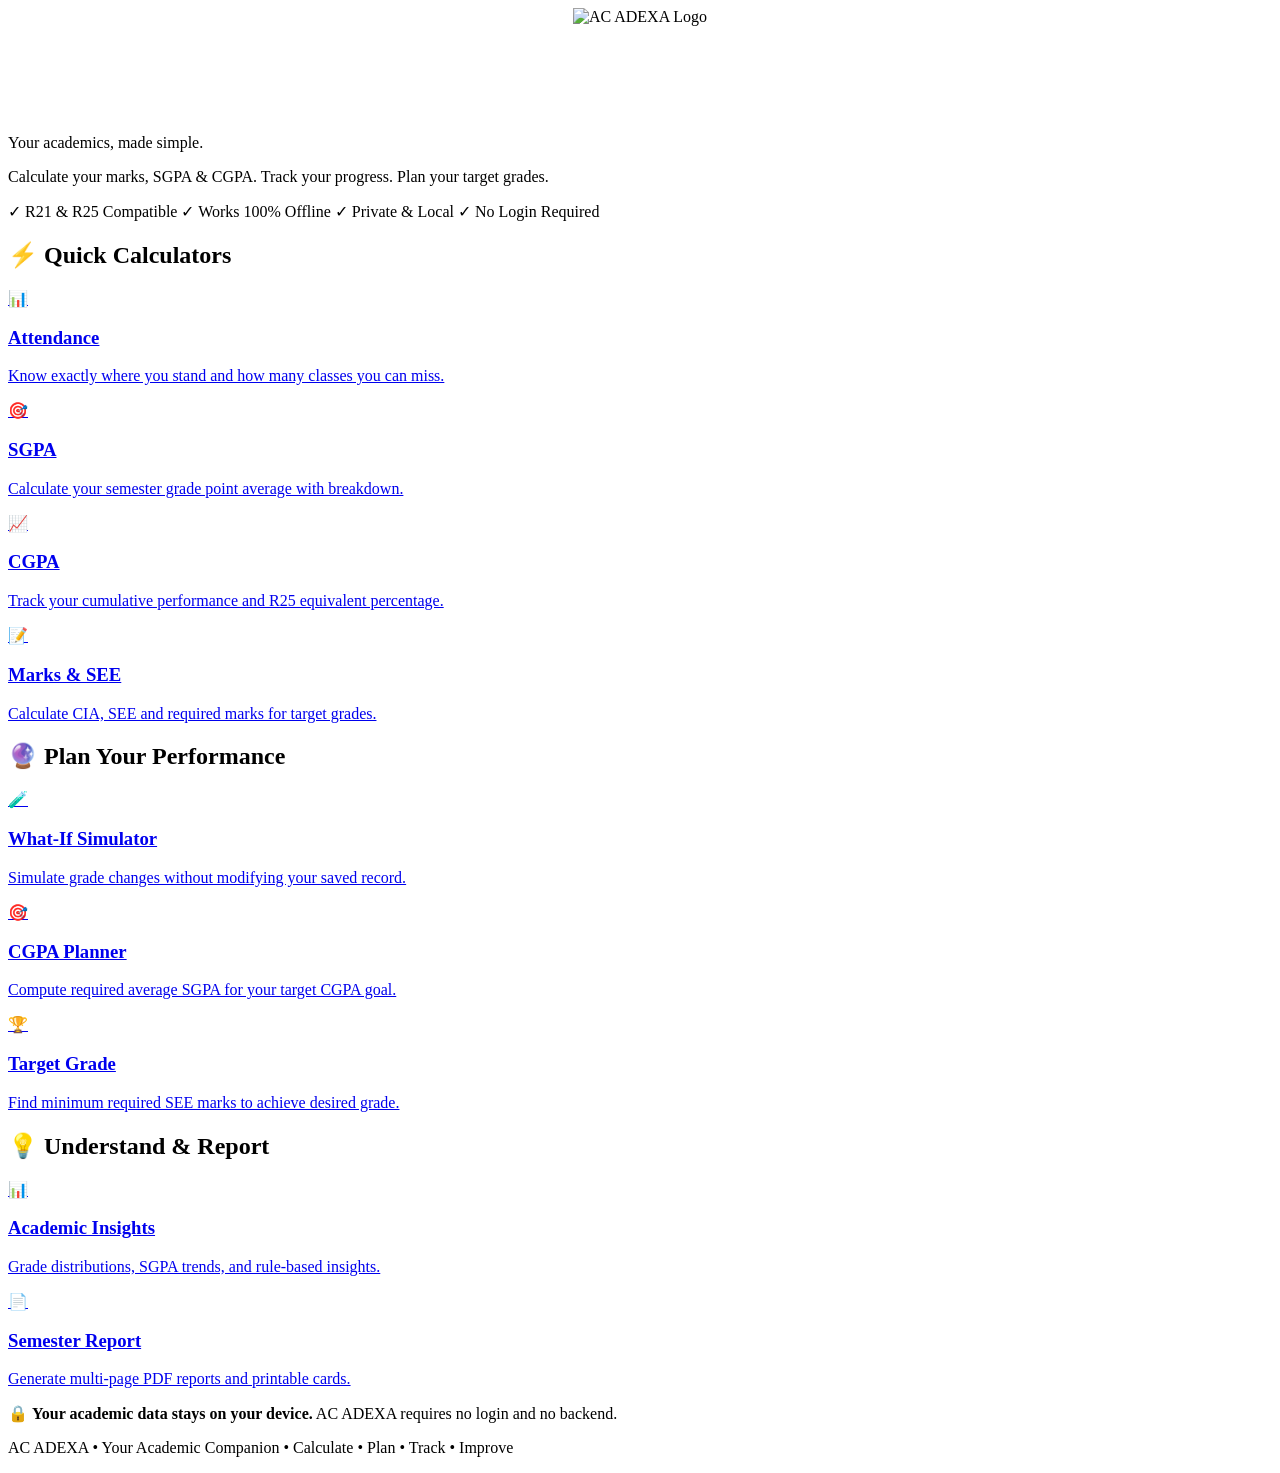
==== index.html @ 2e536f28 "Add files via upload" ====
<!DOCTYPE html>
<html lang="en">
<head>
  <meta charset="UTF-8" />
  <meta name="viewport" content="width=device-width, initial-scale=1.0" />
  <title>AC ADEXA — Your Academic Companion</title>
  <meta name="description" content="Regulation-aware academic performance and planning platform for college students. Calculate attendance, SGPA, CGPA, CIA/SEE marks, and simulate what-if scenarios." />
  <link rel="icon" type="image/svg+xml" href="assets/favicon.svg" />
  <link rel="manifest" href="manifest.json" />
  <link rel="stylesheet" href="css/style.css" />
  <link rel="stylesheet" href="css/components.css" />
  <link rel="stylesheet" href="css/responsive.css" />
</head>
<body>
  <!-- Top Navigation Header -->
  <header class="navbar">
    <div class="app-container navbar-container" id="navbar-container">
      <!-- Navbar dynamically populated by js/components/navbar.js -->
    </div>
  </header>

  <!-- Main Content Body -->
  <main class="main-content">
    <div class="app-container">

      <!-- Hero Banner -->
      <section class="card mb-6 text-center" style="background: linear-gradient(135deg, var(--bg-surface) 0%, var(--primary-50) 100%); border-color: var(--primary-100);">
        <div style="display: flex; justify-content: center; margin-bottom: 0.5rem;">
          <img src="assets/logo.png" alt="AC ADEXA Logo" style="height: 110px; width: auto; object-fit: contain;" />
        </div>
        <p class="text-lg font-semibold text-muted mb-2">Your academics, made simple.</p>
        <p class="text-sm text-muted max-w-lg mx-auto mb-4">
          Calculate your marks, SGPA & CGPA. Track your progress. Plan your target grades.
        </p>
        <div class="flex justify-center gap-4 flex-wrap text-xs font-semibold" style="color: var(--teal-600);">
          <span>✓ R21 & R25 Compatible</span>
          <span>✓ Works 100% Offline</span>
          <span>✓ Private & Local</span>
          <span>✓ No Login Required</span>
        </div>
      </section>

      <!-- Saved Progress Card (If present) -->
      <div id="saved-progress-container"></div>

      <!-- Quick Calculators Section -->
      <section class="mb-6">
        <h2 class="text-xl font-bold mb-4">⚡ Quick Calculators</h2>
        <div class="grid grid-cols-2 md:grid-cols-4 gap-4">
          <a href="attendance.html" class="action-card">
            <div>
              <div class="action-icon">📊</div>
              <h3 class="font-bold text-base">Attendance</h3>
              <p class="text-xs text-muted mt-1">Know exactly where you stand and how many classes you can miss.</p>
            </div>
          </a>
          <a href="sgpa.html" class="action-card">
            <div>
              <div class="action-icon">🎯</div>
              <h3 class="font-bold text-base">SGPA</h3>
              <p class="text-xs text-muted mt-1">Calculate your semester grade point average with breakdown.</p>
            </div>
          </a>
          <a href="cgpa.html" class="action-card">
            <div>
              <div class="action-icon">📈</div>
              <h3 class="font-bold text-base">CGPA</h3>
              <p class="text-xs text-muted mt-1">Track your cumulative performance and R25 equivalent percentage.</p>
            </div>
          </a>
          <a href="marks.html" class="action-card">
            <div>
              <div class="action-icon">📝</div>
              <h3 class="font-bold text-base">Marks & SEE</h3>
              <p class="text-xs text-muted mt-1">Calculate CIA, SEE and required marks for target grades.</p>
            </div>
          </a>
        </div>
      </section>

      <!-- Plan Your Performance Section -->
      <section class="mb-6">
        <h2 class="text-xl font-bold mb-4">🔮 Plan Your Performance</h2>
        <div class="grid grid-cols-3 gap-4">
          <a href="what-if.html" class="action-card">
            <div>
              <div class="action-icon">🧪</div>
              <h3 class="font-bold text-base">What-If Simulator</h3>
              <p class="text-xs text-muted mt-1">Simulate grade changes without modifying your saved record.</p>
            </div>
          </a>
          <a href="cgpa.html#planner" class="action-card">
            <div>
              <div class="action-icon">🎯</div>
              <h3 class="font-bold text-base">CGPA Planner</h3>
              <p class="text-xs text-muted mt-1">Compute required average SGPA for your target CGPA goal.</p>
            </div>
          </a>
          <a href="marks.html#target" class="action-card">
            <div>
              <div class="action-icon">🏆</div>
              <h3 class="font-bold text-base">Target Grade</h3>
              <p class="text-xs text-muted mt-1">Find minimum required SEE marks to achieve desired grade.</p>
            </div>
          </a>
        </div>
      </section>

      <!-- Understand Your Performance Section -->
      <section class="mb-6">
        <h2 class="text-xl font-bold mb-4">💡 Understand & Report</h2>
        <div class="grid grid-cols-2 gap-4">
          <a href="insights.html" class="action-card">
            <div>
              <div class="action-icon">📊</div>
              <h3 class="font-bold text-base">Academic Insights</h3>
              <p class="text-xs text-muted mt-1">Grade distributions, SGPA trends, and rule-based insights.</p>
            </div>
          </a>
          <a href="reports.html" class="action-card">
            <div>
              <div class="action-icon">📄</div>
              <h3 class="font-bold text-base">Semester Report</h3>
              <p class="text-xs text-muted mt-1">Generate multi-page PDF reports and printable cards.</p>
            </div>
          </a>
        </div>
      </section>

      <!-- Privacy Notice Footer -->
      <footer class="text-center text-xs text-muted py-6 border-t" style="border-color: var(--border-color);">
        <p class="mb-2">🔒 <strong>Your academic data stays on your device.</strong> AC ADEXA requires no login and no backend.</p>
        <p>AC ADEXA • Your Academic Companion • Calculate • Plan • Track • Improve</p>
      </footer>

    </div>
  </main>

  <!-- Mobile Sticky Bottom Navigation -->
  <nav class="mobile-nav-bar" id="mobile-nav-bar">
    <!-- Populated by navbar.js -->
  </nav>

  <!-- Dynamic JS Engine Modules -->
  <script src="js/data/regulations.js"></script>
  <script src="js/core/grading.js"></script>
  <script src="js/core/attendance.js"></script>
  <script src="js/core/marks.js"></script>
  <script src="js/core/sgpa.js"></script>
  <script src="js/core/cgpa.js"></script>
  <script src="js/core/projection.js"></script>

  <script src="js/features/storage.js"></script>
  <script src="js/features/charts.js"></script>
  <script src="js/features/sharing.js"></script>

  <script src="js/components/navbar.js"></script>
  <script src="js/components/regulation-selector.js"></script>
  <script src="js/components/result-card.js"></script>
  <script src="js/components/modal.js"></script>
  <script src="js/components/feedback.js"></script>

  <script src="js/pages/home.js"></script>

  <script>
    if ('serviceWorker' in navigator) {
      navigator.serviceWorker.register('service-worker.js').catch(err => console.log('SW reg error:', err));
    }
  </script>
</body>
</html>
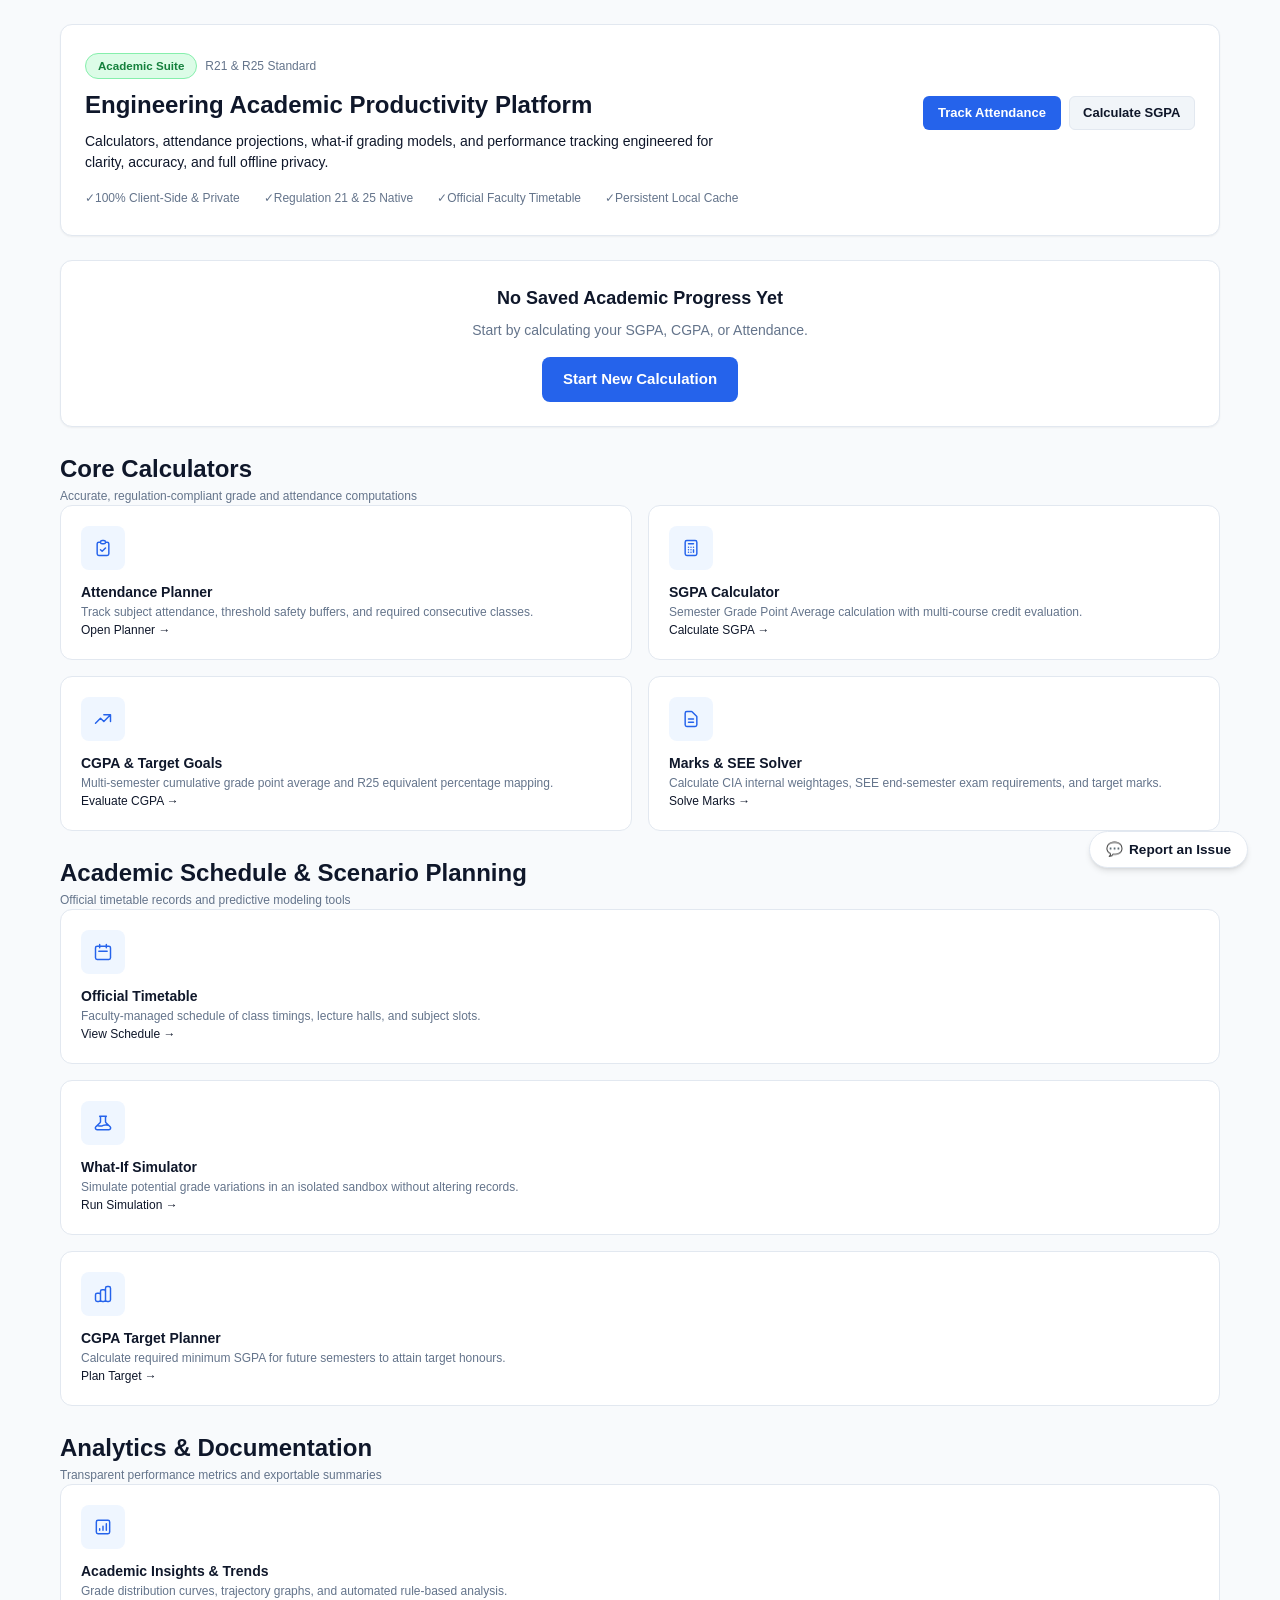
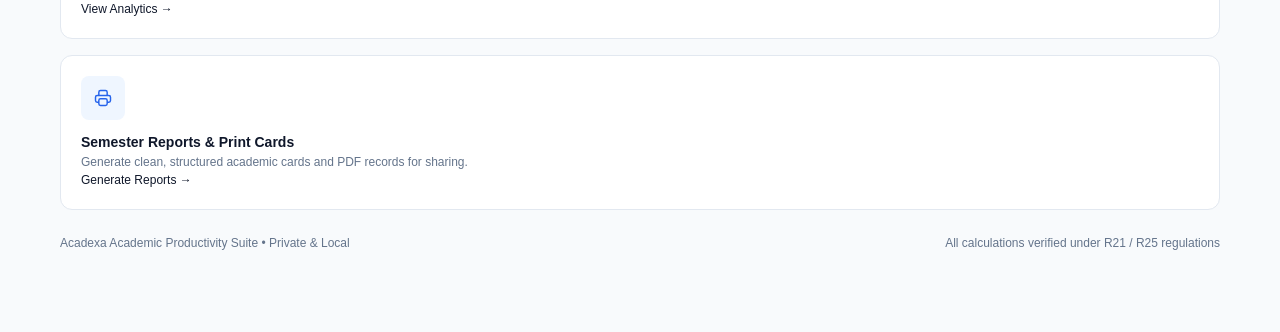
==== commit a3708ecd: "Add files via upload" ====
--- a/index.html
+++ b/index.html
@@ -3,8 +3,8 @@
 <head>
   <meta charset="UTF-8" />
   <meta name="viewport" content="width=device-width, initial-scale=1.0" />
-  <title>AC ADEXA — Your Academic Companion</title>
-  <meta name="description" content="Regulation-aware academic performance and planning platform for college students. Calculate attendance, SGPA, CGPA, CIA/SEE marks, and simulate what-if scenarios." />
+  <title>Acadexa — Academic Productivity Suite</title>
+  <meta name="description" content="Regulation-aware academic performance and planning platform. Track attendance, calculate SGPA & CGPA, simulate marks and scenarios offline." />
   <link rel="icon" type="image/svg+xml" href="assets/favicon.svg" />
   <link rel="manifest" href="manifest.json" />
   <link rel="stylesheet" href="css/style.css" />
@@ -12,136 +12,202 @@
   <link rel="stylesheet" href="css/responsive.css" />
 </head>
 <body>
-  <!-- Top Navigation Header -->
-  <header class="navbar">
-    <div class="app-container navbar-container" id="navbar-container">
-      <!-- Navbar dynamically populated by js/components/navbar.js -->
+  <div class="app-shell">
+    <!-- Stable Sidebar Shell -->
+    <div id="sidebar-container"></div>
+
+    <div class="app-main-wrapper">
+      <!-- Compact Topbar -->
+      <div id="topbar-container"></div>
+
+      <!-- Main Content Area -->
+      <main class="main-content">
+        <div class="app-container">
+
+          <!-- Restrained Hero Header -->
+          <section class="card mb-6" style="padding: 1.75rem 1.5rem; border-color: var(--border-color);">
+            <div class="flex justify-between items-start flex-wrap gap-4">
+              <div>
+                <div class="flex items-center gap-2 mb-2">
+                  <span class="status-badge pass" style="font-size: 0.725rem;">Academic Suite</span>
+                  <span class="text-xs text-muted">R21 & R25 Standard</span>
+                </div>
+                <h1 class="text-2xl font-bold mb-2">Engineering Academic Productivity Platform</h1>
+                <p class="text-sm text-secondary" style="max-width: 640px;">
+                  Calculators, attendance projections, what-if grading models, and performance tracking engineered for clarity, accuracy, and full offline privacy.
+                </p>
+              </div>
+              <div class="flex gap-2 items-center flex-wrap">
+                <a href="attendance.html" class="btn btn-primary btn-sm">
+                  Track Attendance
+                </a>
+                <a href="sgpa.html" class="btn btn-secondary btn-sm">
+                  Calculate SGPA
+                </a>
+              </div>
+            </div>
+
+            <div class="flex gap-6 mt-4 pt-4 border-t flex-wrap text-xs text-muted" style="border-color: var(--border-color);">
+              <span class="flex items-center gap-1.5"><span class="text-emerald">✓</span> 100% Client-Side & Private</span>
+              <span class="flex items-center gap-1.5"><span class="text-emerald">✓</span> Regulation 21 & 25 Native</span>
+              <span class="flex items-center gap-1.5"><span class="text-emerald">✓</span> Official Faculty Timetable</span>
+              <span class="flex items-center gap-1.5"><span class="text-emerald">✓</span> Persistent Local Cache</span>
+            </div>
+          </section>
+
+          <!-- Saved Academic Progress Banner (if present in local cache) -->
+          <div id="saved-progress-container" class="mb-6"></div>
+
+          <!-- Section 1: Core Performance Calculators -->
+          <section class="mb-6">
+            <div class="flex justify-between items-center mb-3">
+              <div>
+                <h2 class="text-base font-semibold">Core Calculators</h2>
+                <p class="text-xs text-muted">Accurate, regulation-compliant grade and attendance computations</p>
+              </div>
+            </div>
+
+            <div class="grid grid-cols-2 md:grid-cols-4 gap-4">
+              <a href="attendance.html" class="action-card">
+                <div>
+                  <div class="action-icon">
+                    <svg width="20" height="20" fill="none" stroke="currentColor" viewBox="0 0 24 24"><path stroke-linecap="round" stroke-linejoin="round" stroke-width="1.75" d="M9 5H7a2 2 0 00-2 2v12a2 2 0 002 2h10a2 2 0 002-2V7a2 2 0 00-2-2h-2M9 5a2 2 0 002 2h2a2 2 0 002-2M9 5a2 2 0 012-2h2a2 2 0 012 2m-6 9l2 2 4-4"/></svg>
+                  </div>
+                  <h3 class="font-semibold text-sm mb-1">Attendance Planner</h3>
+                  <p class="text-xs text-muted">Track subject attendance, threshold safety buffers, and required consecutive classes.</p>
+                </div>
+                <span class="text-xs text-emerald mt-3 font-medium">Open Planner →</span>
+              </a>
+
+              <a href="sgpa.html" class="action-card">
+                <div>
+                  <div class="action-icon">
+                    <svg width="20" height="20" fill="none" stroke="currentColor" viewBox="0 0 24 24"><path stroke-linecap="round" stroke-linejoin="round" stroke-width="1.75" d="M9 7h6m0 10v-3m-3 3h.01M9 17h.01M9 14h.01M12 14h.01M15 11h.01M12 11h.01M9 11h.01M7 21h10a2 2 0 002-2V5a2 2 0 00-2-2H7a2 2 0 00-2 2v14a2 2 0 002 2z"/></svg>
+                  </div>
+                  <h3 class="font-semibold text-sm mb-1">SGPA Calculator</h3>
+                  <p class="text-xs text-muted">Semester Grade Point Average calculation with multi-course credit evaluation.</p>
+                </div>
+                <span class="text-xs text-emerald mt-3 font-medium">Calculate SGPA →</span>
+              </a>
+
+              <a href="cgpa.html" class="action-card">
+                <div>
+                  <div class="action-icon">
+                    <svg width="20" height="20" fill="none" stroke="currentColor" viewBox="0 0 24 24"><path stroke-linecap="round" stroke-linejoin="round" stroke-width="1.75" d="M13 7h8m0 0v8m0-8l-8 8-4-4-6 6"/></svg>
+                  </div>
+                  <h3 class="font-semibold text-sm mb-1">CGPA & Target Goals</h3>
+                  <p class="text-xs text-muted">Multi-semester cumulative grade point average and R25 equivalent percentage mapping.</p>
+                </div>
+                <span class="text-xs text-emerald mt-3 font-medium">Evaluate CGPA →</span>
+              </a>
+
+              <a href="marks.html" class="action-card">
+                <div>
+                  <div class="action-icon">
+                    <svg width="20" height="20" fill="none" stroke="currentColor" viewBox="0 0 24 24"><path stroke-linecap="round" stroke-linejoin="round" stroke-width="1.75" d="M9 12h6m-6 4h6m2 5H7a2 2 0 01-2-2V5a2 2 0 012-2h5.586a1 1 0 01.707.293l5.414 5.414a1 1 0 01.293.707V19a2 2 0 01-2 2z"/></svg>
+                  </div>
+                  <h3 class="font-semibold text-sm mb-1">Marks & SEE Solver</h3>
+                  <p class="text-xs text-muted">Calculate CIA internal weightages, SEE end-semester exam requirements, and target marks.</p>
+                </div>
+                <span class="text-xs text-emerald mt-3 font-medium">Solve Marks →</span>
+              </a>
+            </div>
+          </section>
+
+          <!-- Section 2: Academic Schedules & Simulations -->
+          <section class="mb-6">
+            <div class="flex justify-between items-center mb-3">
+              <div>
+                <h2 class="text-base font-semibold">Academic Schedule & Scenario Planning</h2>
+                <p class="text-xs text-muted">Official timetable records and predictive modeling tools</p>
+              </div>
+            </div>
+
+            <div class="grid grid-cols-1 md:grid-cols-3 gap-4">
+              <a href="timetable.html" class="action-card">
+                <div>
+                  <div class="action-icon">
+                    <svg width="20" height="20" fill="none" stroke="currentColor" viewBox="0 0 24 24"><path stroke-linecap="round" stroke-linejoin="round" stroke-width="1.75" d="M8 7V3m8 4V3m-9 8h10M5 21h14a2 2 0 002-2V7a2 2 0 00-2-2H5a2 2 0 00-2 2v12a2 2 0 002 2z"/></svg>
+                  </div>
+                  <h3 class="font-semibold text-sm mb-1">Official Timetable</h3>
+                  <p class="text-xs text-muted">Faculty-managed schedule of class timings, lecture halls, and subject slots.</p>
+                </div>
+                <span class="text-xs text-emerald mt-3 font-medium">View Schedule →</span>
+              </a>
+
+              <a href="what-if.html" class="action-card">
+                <div>
+                  <div class="action-icon">
+                    <svg width="20" height="20" fill="none" stroke="currentColor" viewBox="0 0 24 24"><path stroke-linecap="round" stroke-linejoin="round" stroke-width="1.75" d="M19.428 15.428a2 2 0 00-1.022-.547l-2.387-.477a6 6 0 00-3.86.517l-.318.158a6 6 0 01-3.86.517L6.05 15.21a2 2 0 00-1.806.547M8 4h8l-1 1v5.172a2 2 0 00.586 1.414l5 5c1.26 1.26.367 3.414-1.415 3.414H4.828c-1.782 0-2.674-2.154-1.414-3.414l5-5A2 2 0 009 10.172V5L8 4z"/></svg>
+                  </div>
+                  <h3 class="font-semibold text-sm mb-1">What-If Simulator</h3>
+                  <p class="text-xs text-muted">Simulate potential grade variations in an isolated sandbox without altering records.</p>
+                </div>
+                <span class="text-xs text-emerald mt-3 font-medium">Run Simulation →</span>
+              </a>
+
+              <a href="cgpa.html#planner" class="action-card">
+                <div>
+                  <div class="action-icon">
+                    <svg width="20" height="20" fill="none" stroke="currentColor" viewBox="0 0 24 24"><path stroke-linecap="round" stroke-linejoin="round" stroke-width="1.75" d="M9 19v-6a2 2 0 00-2-2H5a2 2 0 00-2 2v6a2 2 0 002 2h2a2 2 0 002-2zm0 0V9a2 2 0 012-2h2a2 2 0 012 2v10m-6 0a2 2 0 002 2h2a2 2 0 002-2m0 0V5a2 2 0 012-2h2a2 2 0 012 2v14a2 2 0 01-2 2h-2a2 2 0 01-2-2z"/></svg>
+                  </div>
+                  <h3 class="font-semibold text-sm mb-1">CGPA Target Planner</h3>
+                  <p class="text-xs text-muted">Calculate required minimum SGPA for future semesters to attain target honours.</p>
+                </div>
+                <span class="text-xs text-emerald mt-3 font-medium">Plan Target →</span>
+              </a>
+            </div>
+          </section>
+
+          <!-- Section 3: Insights & Reports -->
+          <section class="mb-6">
+            <div class="flex justify-between items-center mb-3">
+              <div>
+                <h2 class="text-base font-semibold">Analytics & Documentation</h2>
+                <p class="text-xs text-muted">Transparent performance metrics and exportable summaries</p>
+              </div>
+            </div>
+
+            <div class="grid grid-cols-1 md:grid-cols-2 gap-4">
+              <a href="insights.html" class="action-card">
+                <div>
+                  <div class="action-icon">
+                    <svg width="20" height="20" fill="none" stroke="currentColor" viewBox="0 0 24 24"><path stroke-linecap="round" stroke-linejoin="round" stroke-width="1.75" d="M16 8v8m-4-5v5m-4-2v2m-2 4h12a2 2 0 002-2V6a2 2 0 00-2-2H6a2 2 0 00-2 2v12a2 2 0 002 2z"/></svg>
+                  </div>
+                  <h3 class="font-semibold text-sm mb-1">Academic Insights & Trends</h3>
+                  <p class="text-xs text-muted">Grade distribution curves, trajectory graphs, and automated rule-based analysis.</p>
+                </div>
+                <span class="text-xs text-emerald mt-3 font-medium">View Analytics →</span>
+              </a>
+
+              <a href="reports.html" class="action-card">
+                <div>
+                  <div class="action-icon">
+                    <svg width="20" height="20" fill="none" stroke="currentColor" viewBox="0 0 24 24"><path stroke-linecap="round" stroke-linejoin="round" stroke-width="1.75" d="M17 17h2a2 2 0 002-2v-4a2 2 0 00-2-2H5a2 2 0 00-2 2v4a2 2 0 002 2h2m2 4h6a2 2 0 002-2v-4a2 2 0 00-2-2H9a2 2 0 00-2 2v4a2 2 0 002 2zm8-12V5a2 2 0 00-2-2H9a2 2 0 00-2 2v4h10z"/></svg>
+                  </div>
+                  <h3 class="font-semibold text-sm mb-1">Semester Reports & Print Cards</h3>
+                  <p class="text-xs text-muted">Generate clean, structured academic cards and PDF records for sharing.</p>
+                </div>
+                <span class="text-xs text-emerald mt-3 font-medium">Generate Reports →</span>
+              </a>
+            </div>
+          </section>
+
+          <!-- System Footer Notice -->
+          <footer class="mt-8 pt-4 border-t text-xs text-muted flex justify-between items-center flex-wrap gap-2" style="border-color: var(--border-color);">
+            <span>Acadexa Academic Productivity Suite • Private & Local</span>
+            <span>All calculations verified under R21 / R25 regulations</span>
+          </footer>
+
+        </div>
+      </main>
     </div>
-  </header>
-
-  <!-- Main Content Body -->
-  <main class="main-content">
-    <div class="app-container">
-
-      <!-- Hero Banner -->
-      <section class="card mb-6 text-center" style="background: linear-gradient(135deg, var(--bg-surface) 0%, var(--primary-50) 100%); border-color: var(--primary-100);">
-        <div style="display: flex; justify-content: center; margin-bottom: 0.5rem;">
-          <img src="assets/logo.png" alt="AC ADEXA Logo" style="height: 110px; width: auto; object-fit: contain;" />
-        </div>
-        <p class="text-lg font-semibold text-muted mb-2">Your academics, made simple.</p>
-        <p class="text-sm text-muted max-w-lg mx-auto mb-4">
-          Calculate your marks, SGPA & CGPA. Track your progress. Plan your target grades.
-        </p>
-        <div class="flex justify-center gap-4 flex-wrap text-xs font-semibold" style="color: var(--teal-600);">
-          <span>✓ R21 & R25 Compatible</span>
-          <span>✓ Works 100% Offline</span>
-          <span>✓ Private & Local</span>
-          <span>✓ No Login Required</span>
-        </div>
-      </section>
-
-      <!-- Saved Progress Card (If present) -->
-      <div id="saved-progress-container"></div>
-
-      <!-- Quick Calculators Section -->
-      <section class="mb-6">
-        <h2 class="text-xl font-bold mb-4">⚡ Quick Calculators</h2>
-        <div class="grid grid-cols-2 md:grid-cols-4 gap-4">
-          <a href="attendance.html" class="action-card">
-            <div>
-              <div class="action-icon">📊</div>
-              <h3 class="font-bold text-base">Attendance</h3>
-              <p class="text-xs text-muted mt-1">Know exactly where you stand and how many classes you can miss.</p>
-            </div>
-          </a>
-          <a href="sgpa.html" class="action-card">
-            <div>
-              <div class="action-icon">🎯</div>
-              <h3 class="font-bold text-base">SGPA</h3>
-              <p class="text-xs text-muted mt-1">Calculate your semester grade point average with breakdown.</p>
-            </div>
-          </a>
-          <a href="cgpa.html" class="action-card">
-            <div>
-              <div class="action-icon">📈</div>
-              <h3 class="font-bold text-base">CGPA</h3>
-              <p class="text-xs text-muted mt-1">Track your cumulative performance and R25 equivalent percentage.</p>
-            </div>
-          </a>
-          <a href="marks.html" class="action-card">
-            <div>
-              <div class="action-icon">📝</div>
-              <h3 class="font-bold text-base">Marks & SEE</h3>
-              <p class="text-xs text-muted mt-1">Calculate CIA, SEE and required marks for target grades.</p>
-            </div>
-          </a>
-        </div>
-      </section>
-
-      <!-- Plan Your Performance Section -->
-      <section class="mb-6">
-        <h2 class="text-xl font-bold mb-4">🔮 Plan Your Performance</h2>
-        <div class="grid grid-cols-3 gap-4">
-          <a href="what-if.html" class="action-card">
-            <div>
-              <div class="action-icon">🧪</div>
-              <h3 class="font-bold text-base">What-If Simulator</h3>
-              <p class="text-xs text-muted mt-1">Simulate grade changes without modifying your saved record.</p>
-            </div>
-          </a>
-          <a href="cgpa.html#planner" class="action-card">
-            <div>
-              <div class="action-icon">🎯</div>
-              <h3 class="font-bold text-base">CGPA Planner</h3>
-              <p class="text-xs text-muted mt-1">Compute required average SGPA for your target CGPA goal.</p>
-            </div>
-          </a>
-          <a href="marks.html#target" class="action-card">
-            <div>
-              <div class="action-icon">🏆</div>
-              <h3 class="font-bold text-base">Target Grade</h3>
-              <p class="text-xs text-muted mt-1">Find minimum required SEE marks to achieve desired grade.</p>
-            </div>
-          </a>
-        </div>
-      </section>
-
-      <!-- Understand Your Performance Section -->
-      <section class="mb-6">
-        <h2 class="text-xl font-bold mb-4">💡 Understand & Report</h2>
-        <div class="grid grid-cols-2 gap-4">
-          <a href="insights.html" class="action-card">
-            <div>
-              <div class="action-icon">📊</div>
-              <h3 class="font-bold text-base">Academic Insights</h3>
-              <p class="text-xs text-muted mt-1">Grade distributions, SGPA trends, and rule-based insights.</p>
-            </div>
-          </a>
-          <a href="reports.html" class="action-card">
-            <div>
-              <div class="action-icon">📄</div>
-              <h3 class="font-bold text-base">Semester Report</h3>
-              <p class="text-xs text-muted mt-1">Generate multi-page PDF reports and printable cards.</p>
-            </div>
-          </a>
-        </div>
-      </section>
-
-      <!-- Privacy Notice Footer -->
-      <footer class="text-center text-xs text-muted py-6 border-t" style="border-color: var(--border-color);">
-        <p class="mb-2">🔒 <strong>Your academic data stays on your device.</strong> AC ADEXA requires no login and no backend.</p>
-        <p>AC ADEXA • Your Academic Companion • Calculate • Plan • Track • Improve</p>
-      </footer>
-
-    </div>
-  </main>
+  </div>
 
   <!-- Mobile Sticky Bottom Navigation -->
-  <nav class="mobile-nav-bar" id="mobile-nav-bar">
-    <!-- Populated by navbar.js -->
-  </nav>
-
-  <!-- Dynamic JS Engine Modules -->
+  <nav class="mobile-nav-bar" id="mobile-nav-bar"></nav>
+
+  <!-- Script Engine Modules -->
   <script src="js/data/regulations.js"></script>
   <script src="js/core/grading.js"></script>
   <script src="js/core/attendance.js"></script>
@@ -149,23 +215,14 @@
   <script src="js/core/sgpa.js"></script>
   <script src="js/core/cgpa.js"></script>
   <script src="js/core/projection.js"></script>
-
   <script src="js/features/storage.js"></script>
   <script src="js/features/charts.js"></script>
   <script src="js/features/sharing.js"></script>
-
   <script src="js/components/navbar.js"></script>
   <script src="js/components/regulation-selector.js"></script>
   <script src="js/components/result-card.js"></script>
   <script src="js/components/modal.js"></script>
   <script src="js/components/feedback.js"></script>
-
   <script src="js/pages/home.js"></script>
-
-  <script>
-    if ('serviceWorker' in navigator) {
-      navigator.serviceWorker.register('service-worker.js').catch(err => console.log('SW reg error:', err));
-    }
-  </script>
 </body>
 </html>
--- a/css/style.css
+++ b/css/style.css
@@ -0,0 +1,198 @@
+/* AC ADEXA - Main Stylesheet */
+:root {
+  /* Brand Palette */
+  --primary-50: #eff6ff;
+  --primary-100: #dbeafe;
+  --primary-500: #3b82f6;
+  --primary-600: #2563eb;
+  --primary-700: #1d4ed8;
+  --primary-800: #1e40af;
+  --primary-900: #1e3a8a;
+
+  --teal-500: #14b8a6;
+  --teal-600: #0d9488;
+
+  --navy-900: #0f172a;
+  --navy-950: #020617;
+
+  /* Status Colors */
+  --status-pass-bg: #dcfce7;
+  --status-pass-text: #15803d;
+  --status-pass-border: #86efac;
+
+  --status-warn-bg: #fef9c3;
+  --status-warn-text: #a16207;
+  --status-warn-border: #fde047;
+
+  --status-fail-bg: #fee2e2;
+  --status-fail-text: #b91c1c;
+  --status-fail-border: #fca5a5;
+
+  --status-info-bg: #e0f2fe;
+  --status-info-text: #0369a1;
+  --status-info-border: #7dd3fc;
+
+  /* Theme Tokens (Light Mode Defaults) */
+  --bg-main: #f8fafc;
+  --bg-surface: #ffffff;
+  --bg-surface-hover: #f1f5f9;
+  --bg-muted: #f1f5f9;
+
+  --text-main: #0f172a;
+  --text-muted: #64748b;
+  --text-subtle: #94a3b8;
+
+  --border-color: #e2e8f0;
+  --border-color-hover: #cbd5e1;
+
+  --shadow-sm: 0 1px 2px 0 rgb(0 0 0 / 0.05);
+  --shadow-md: 0 4px 6px -1px rgb(0 0 0 / 0.1), 0 2px 4px -2px rgb(0 0 0 / 0.1);
+  --shadow-lg: 0 10px 15px -3px rgb(0 0 0 / 0.1), 0 4px 6px -4px rgb(0 0 0 / 0.1);
+
+  --radius-sm: 8px;
+  --radius-md: 12px;
+  --radius-lg: 18px;
+  --radius-full: 9999px;
+
+  --transition-fast: 0.15s ease;
+  --transition-normal: 0.25s ease;
+
+  --font-sans: 'Inter', -apple-system, BlinkMacSystemFont, 'Segoe UI', Roboto, Helvetica, Arial, sans-serif;
+  --font-mono: 'JetBrains Mono', 'Fira Code', Consolas, Monaco, monospace;
+
+  --container-max: 1200px;
+  --nav-height: 70px;
+  --bottom-nav-height: 64px;
+}
+
+/* Dark Theme Overrides */
+[data-theme="dark"] {
+  --bg-main: #0b0f19;
+  --bg-surface: #131b2e;
+  --bg-surface-hover: #1c2742;
+  --bg-muted: #1a2338;
+
+  --text-main: #f8fafc;
+  --text-muted: #94a3b8;
+  --text-subtle: #64748b;
+
+  --border-color: #243049;
+  --border-color-hover: #334466;
+
+  --shadow-sm: 0 1px 2px 0 rgb(0 0 0 / 0.3);
+  --shadow-md: 0 4px 6px -1px rgb(0 0 0 / 0.4);
+  --shadow-lg: 0 10px 15px -3px rgb(0 0 0 / 0.5);
+
+  --status-pass-bg: rgba(22, 101, 52, 0.25);
+  --status-pass-text: #4ade80;
+  --status-pass-border: rgba(34, 197, 94, 0.4);
+
+  --status-warn-bg: rgba(133, 77, 14, 0.25);
+  --status-warn-text: #fde047;
+  --status-warn-border: rgba(234, 179, 8, 0.4);
+
+  --status-fail-bg: rgba(153, 27, 27, 0.25);
+  --status-fail-text: #f87171;
+  --status-fail-border: rgba(239, 68, 68, 0.4);
+
+  --status-info-bg: rgba(12, 74, 110, 0.25);
+  --status-info-text: #38bdf8;
+  --status-info-border: rgba(14, 165, 233, 0.4);
+}
+
+/* Reset & Global Elements */
+*, *::before, *::after {
+  box-sizing: border-box;
+  margin: 0;
+  padding: 0;
+}
+
+html {
+  font-family: var(--font-sans);
+  font-size: 16px;
+  scroll-behavior: smooth;
+  -webkit-text-size-adjust: 100%;
+}
+
+body {
+  background-color: var(--bg-main);
+  color: var(--text-main);
+  line-height: 1.5;
+  min-height: 100vh;
+  display: flex;
+  flex-direction: column;
+  overflow-x: hidden;
+  transition: background-color var(--transition-normal), color var(--transition-normal);
+}
+
+a {
+  color: var(--primary-600);
+  text-decoration: none;
+  transition: color var(--transition-fast);
+}
+
+a:hover {
+  color: var(--primary-700);
+}
+
+button, input, select, textarea {
+  font-family: inherit;
+  font-size: inherit;
+  color: inherit;
+}
+
+/* Utility Layout Classes */
+.app-container {
+  width: 100%;
+  max-width: var(--container-max);
+  margin: 0 auto;
+  padding: 0 1.25rem;
+}
+
+.main-content {
+  flex: 1;
+  padding-top: 1.5rem;
+  padding-bottom: 5rem; /* space for mobile nav */
+}
+
+.grid {
+  display: grid;
+  gap: 1.25rem;
+}
+
+.grid-cols-1 { grid-template-columns: repeat(1, minmax(0, 1fr)); }
+.grid-cols-2 { grid-template-columns: repeat(2, minmax(0, 1fr)); }
+.grid-cols-3 { grid-template-columns: repeat(3, minmax(0, 1fr)); }
+.grid-cols-4 { grid-template-columns: repeat(4, minmax(0, 1fr)); }
+
+.flex { display: flex; }
+.flex-col { flex-direction: column; }
+.items-center { align-items: center; }
+.justify-between { justify-content: space-between; }
+.justify-center { justify-content: center; }
+.gap-1 { gap: 0.25rem; }
+.gap-2 { gap: 0.5rem; }
+.gap-3 { gap: 0.75rem; }
+.gap-4 { gap: 1rem; }
+.gap-6 { gap: 1.5rem; }
+
+.mt-2 { margin-top: 0.5rem; }
+.mt-4 { margin-top: 1rem; }
+.mt-6 { margin-top: 1.5rem; }
+.mb-2 { margin-bottom: 0.5rem; }
+.mb-4 { margin-bottom: 1rem; }
+.mb-6 { margin-bottom: 1.5rem; }
+
+.text-center { text-align: center; }
+.text-right { text-align: right; }
+.font-semibold { font-weight: 600; }
+.font-bold { font-weight: 700; }
+.font-mono { font-family: var(--font-mono); }
+
+.text-muted { color: var(--text-muted); }
+.text-sm { font-size: 0.875rem; }
+.text-xs { font-size: 0.75rem; }
+.text-lg { font-size: 1.125rem; }
+.text-xl { font-size: 1.25rem; font-weight: 600; }
+.text-2xl { font-size: 1.5rem; font-weight: 700; }
+.text-3xl { font-size: 1.875rem; font-weight: 800; }
--- a/css/components.css
+++ b/css/components.css
@@ -0,0 +1,558 @@
+/* AC ADEXA - Component Styles */
+
+/* Modern Card SaaS style */
+.card {
+  background-color: var(--bg-surface);
+  border: 1px solid var(--border-color);
+  border-radius: var(--radius-md);
+  padding: 1.5rem;
+  box-shadow: var(--shadow-sm);
+  transition: transform var(--transition-fast), border-color var(--transition-fast), box-shadow var(--transition-fast);
+}
+
+.card:hover {
+  border-color: var(--border-color-hover);
+}
+
+.card-header {
+  display: flex;
+  align-items: center;
+  justify-content: space-between;
+  margin-bottom: 1rem;
+  padding-bottom: 0.75rem;
+  border-bottom: 1px solid var(--border-color);
+}
+
+.card-title {
+  font-size: 1.15rem;
+  font-weight: 700;
+  color: var(--text-main);
+  display: flex;
+  align-items: center;
+  gap: 0.5rem;
+}
+
+/* Status Badges - Always Icon + Color + Text */
+.status-badge {
+  display: inline-flex;
+  align-items: center;
+  gap: 0.4rem;
+  padding: 0.3rem 0.75rem;
+  border-radius: var(--radius-full);
+  font-size: 0.8125rem;
+  font-weight: 600;
+  border: 1px solid transparent;
+  line-height: 1.2;
+}
+
+.status-badge.pass {
+  background-color: var(--status-pass-bg);
+  color: var(--status-pass-text);
+  border-color: var(--status-pass-border);
+}
+
+.status-badge.warning {
+  background-color: var(--status-warn-bg);
+  color: var(--status-warn-text);
+  border-color: var(--status-warn-border);
+}
+
+.status-badge.fail {
+  background-color: var(--status-fail-bg);
+  color: var(--status-fail-text);
+  border-color: var(--status-fail-border);
+}
+
+.status-badge.info {
+  background-color: var(--status-info-bg);
+  color: var(--status-info-text);
+  border-color: var(--status-info-border);
+}
+
+/* Buttons */
+.btn {
+  display: inline-flex;
+  align-items: center;
+  justify-content: center;
+  gap: 0.5rem;
+  padding: 0.65rem 1.25rem;
+  border-radius: var(--radius-sm);
+  font-size: 0.9375rem;
+  font-weight: 600;
+  cursor: pointer;
+  border: 1px solid transparent;
+  transition: all var(--transition-fast);
+  text-decoration: none;
+  white-space: nowrap;
+}
+
+.btn-primary {
+  background-color: var(--primary-600);
+  color: #ffffff;
+}
+
+.btn-primary:hover {
+  background-color: var(--primary-700);
+  color: #ffffff;
+  box-shadow: var(--shadow-sm);
+}
+
+.btn-secondary {
+  background-color: var(--bg-muted);
+  color: var(--text-main);
+  border-color: var(--border-color);
+}
+
+.btn-secondary:hover {
+  background-color: var(--bg-surface-hover);
+  border-color: var(--border-color-hover);
+}
+
+.btn-outline {
+  background-color: transparent;
+  color: var(--primary-600);
+  border-color: var(--primary-600);
+}
+
+.btn-outline:hover {
+  background-color: var(--primary-50);
+}
+
+.btn-danger {
+  background-color: #ef4444;
+  color: #ffffff;
+}
+
+.btn-danger:hover {
+  background-color: #dc2626;
+}
+
+.btn-sm {
+  padding: 0.4rem 0.85rem;
+  font-size: 0.8125rem;
+  border-radius: 6px;
+}
+
+.btn-lg {
+  padding: 0.85rem 1.75rem;
+  font-size: 1.05rem;
+  border-radius: var(--radius-md);
+}
+
+.btn-block {
+  width: 100%;
+}
+
+/* Form Controls */
+.form-group {
+  display: flex;
+  flex-direction: column;
+  gap: 0.4rem;
+  margin-bottom: 1rem;
+}
+
+.form-label {
+  font-size: 0.875rem;
+  font-weight: 600;
+  color: var(--text-main);
+  display: flex;
+  justify-content: space-between;
+  align-items: center;
+}
+
+.form-control {
+  width: 100%;
+  padding: 0.65rem 0.85rem;
+  border-radius: var(--radius-sm);
+  border: 1px solid var(--border-color);
+  background-color: var(--bg-surface);
+  color: var(--text-main);
+  outline: none;
+  transition: border-color var(--transition-fast), box-shadow var(--transition-fast);
+}
+
+.form-control:focus {
+  border-color: var(--primary-600);
+  box-shadow: 0 0 0 3px rgba(37, 99, 235, 0.15);
+}
+
+.form-hint {
+  font-size: 0.775rem;
+  color: var(--text-muted);
+}
+
+/* Navigation Header */
+.navbar {
+  height: var(--nav-height);
+  background-color: var(--bg-surface);
+  border-bottom: 1px solid var(--border-color);
+  position: sticky;
+  top: 0;
+  z-index: 100;
+  display: flex;
+  align-items: center;
+}
+
+.navbar-container {
+  display: flex;
+  align-items: center;
+  justify-content: space-between;
+  width: 100%;
+}
+
+.brand-link {
+  display: flex;
+  align-items: center;
+  gap: 0.75rem;
+  font-weight: 800;
+  font-size: 1.25rem;
+  color: var(--text-main);
+  text-decoration: none;
+}
+
+.brand-link img {
+  height: 36px;
+}
+
+.nav-links {
+  display: flex;
+  align-items: center;
+  gap: 1.5rem;
+  list-style: none;
+}
+
+.nav-link {
+  font-size: 0.9375rem;
+  font-weight: 600;
+  color: var(--text-muted);
+  padding: 0.5rem 0.75rem;
+  border-radius: var(--radius-sm);
+  transition: color var(--transition-fast), background-color var(--transition-fast);
+}
+
+.nav-link:hover, .nav-link.active {
+  color: var(--primary-600);
+  background-color: var(--primary-50);
+}
+
+[data-theme="dark"] .nav-link:hover,
+[data-theme="dark"] .nav-link.active {
+  background-color: var(--bg-muted);
+  color: var(--primary-500);
+}
+
+/* Regulation Selector Pill */
+.reg-selector-pill {
+  display: inline-flex;
+  align-items: center;
+  gap: 0.5rem;
+  background-color: var(--bg-muted);
+  border: 1px solid var(--border-color);
+  padding: 0.35rem 0.85rem;
+  border-radius: var(--radius-full);
+  font-size: 0.85rem;
+  font-weight: 700;
+  cursor: pointer;
+  color: var(--primary-600);
+}
+
+.reg-selector-pill:hover {
+  border-color: var(--primary-600);
+}
+
+/* Semester Tabs */
+.sem-tab-btn {
+  display: inline-flex;
+  align-items: center;
+  gap: 0.5rem;
+  padding: 0.45rem 0.9rem;
+  border-radius: var(--radius-full);
+  font-size: 0.825rem;
+  font-weight: 600;
+  border: 1px solid var(--border-color);
+  background-color: var(--bg-muted);
+  color: var(--text-muted);
+  cursor: pointer;
+  transition: all var(--transition-fast);
+}
+
+.sem-tab-btn:hover {
+  background-color: var(--bg-surface-hover);
+  color: var(--text-main);
+  border-color: var(--border-color-hover);
+}
+
+.sem-tab-btn.active {
+  background-color: var(--primary-600);
+  color: #ffffff;
+  border-color: var(--primary-600);
+  box-shadow: var(--shadow-sm);
+}
+
+.sem-tab-btn .sem-tab-sgpa {
+  font-size: 0.725rem;
+  padding: 0.1rem 0.45rem;
+  border-radius: var(--radius-full);
+  background-color: rgba(255, 255, 255, 0.25);
+  font-weight: 700;
+}
+
+.sem-tab-btn:not(.active) .sem-tab-sgpa {
+  background-color: var(--bg-surface);
+  color: var(--text-main);
+  border: 1px solid var(--border-color);
+}
+
+/* Transparent Math Explanation Accordion */
+.calc-explanation {
+  margin-top: 1.25rem;
+  border-top: 1px dashed var(--border-color);
+  padding-top: 1rem;
+}
+
+.calc-toggle {
+  background: none;
+  border: none;
+  color: var(--primary-600);
+  font-size: 0.85rem;
+  font-weight: 600;
+  cursor: pointer;
+  display: flex;
+  align-items: center;
+  gap: 0.35rem;
+  padding: 0;
+}
+
+.calc-toggle:hover {
+  text-decoration: underline;
+}
+
+.calc-details {
+  display: none;
+  margin-top: 0.75rem;
+  background-color: var(--bg-muted);
+  padding: 1rem;
+  border-radius: var(--radius-sm);
+  font-family: var(--font-mono);
+  font-size: 0.825rem;
+  color: var(--text-main);
+  white-space: pre-wrap;
+  word-break: break-word;
+}
+
+.calc-details.open {
+  display: block;
+}
+
+/* Modal Window */
+.modal-backdrop {
+  position: fixed;
+  top: 0;
+  left: 0;
+  right: 0;
+  bottom: 0;
+  background-color: rgba(15, 23, 42, 0.6);
+  backdrop-filter: blur(4px);
+  display: flex;
+  align-items: center;
+  justify-content: center;
+  z-index: 1000;
+  opacity: 0;
+  pointer-events: none;
+  transition: opacity var(--transition-fast);
+}
+
+.modal-backdrop.active {
+  opacity: 1;
+  pointer-events: auto;
+}
+
+.modal {
+  background-color: var(--bg-surface);
+  border: 1px solid var(--border-color);
+  border-radius: var(--radius-md);
+  width: 90%;
+  max-width: 520px;
+  max-height: 90vh;
+  overflow-y: auto;
+  padding: 1.75rem;
+  box-shadow: var(--shadow-lg);
+  transform: translateY(20px);
+  transition: transform var(--transition-fast);
+}
+
+.modal-backdrop.active .modal {
+  transform: translateY(0);
+}
+
+.modal-header {
+  display: flex;
+  justify-content: space-between;
+  align-items: center;
+  margin-bottom: 1.25rem;
+}
+
+.modal-title {
+  font-size: 1.2rem;
+  font-weight: 700;
+}
+
+.modal-close {
+  background: none;
+  border: none;
+  font-size: 1.5rem;
+  cursor: pointer;
+  color: var(--text-muted);
+}
+
+.modal-footer {
+  display: flex;
+  justify-content: flex-end;
+  gap: 0.75rem;
+  margin-top: 1.5rem;
+}
+
+/* Floating Report Issue FAB */
+.fab-issue {
+  position: fixed;
+  bottom: 5.5rem;
+  right: 1.25rem;
+  z-index: 90;
+  background-color: var(--bg-surface);
+  color: var(--text-main);
+  border: 1px solid var(--border-color);
+  border-radius: var(--radius-full);
+  padding: 0.6rem 1rem;
+  font-size: 0.85rem;
+  font-weight: 600;
+  box-shadow: var(--shadow-md);
+  cursor: pointer;
+  display: flex;
+  align-items: center;
+  gap: 0.4rem;
+  transition: all var(--transition-fast);
+}
+
+.fab-issue:hover {
+  transform: translateY(-2px);
+  border-color: var(--primary-600);
+}
+
+/* Result Hero Cards */
+.result-hero {
+  text-align: center;
+  padding: 2rem 1.5rem;
+  background: linear-gradient(135deg, var(--bg-surface) 0%, var(--bg-muted) 100%);
+  border: 1px solid var(--border-color);
+  border-radius: var(--radius-md);
+  margin-bottom: 1.5rem;
+}
+
+.result-hero-value {
+  font-size: 3.5rem;
+  font-weight: 900;
+  line-height: 1;
+  color: var(--primary-600);
+  margin: 0.5rem 0;
+}
+
+.result-hero-label {
+  font-size: 0.9rem;
+  font-weight: 700;
+  text-transform: uppercase;
+  letter-spacing: 1px;
+  color: var(--text-muted);
+}
+
+/* Quick Action Tiles */
+.action-card {
+  display: flex;
+  flex-direction: column;
+  justify-content: space-between;
+  padding: 1.25rem;
+  border-radius: var(--radius-md);
+  border: 1px solid var(--border-color);
+  background-color: var(--bg-surface);
+  text-decoration: none;
+  color: var(--text-main);
+  transition: all var(--transition-fast);
+}
+
+.action-card:hover {
+  transform: translateY(-3px);
+  border-color: var(--primary-600);
+  box-shadow: var(--shadow-md);
+}
+
+.action-icon {
+  width: 44px;
+  height: 44px;
+  border-radius: var(--radius-sm);
+  background-color: var(--primary-50);
+  color: var(--primary-600);
+  display: flex;
+  align-items: center;
+  justify-content: center;
+  font-size: 1.4rem;
+  margin-bottom: 0.75rem;
+}
+
+/* Attendance Subject Row & Progress */
+.att-subject-row {
+  background-color: var(--bg-surface);
+  border: 1px solid var(--border-color);
+  border-radius: var(--radius-md);
+  padding: 1rem;
+  margin-bottom: 0.75rem;
+  transition: all var(--transition-fast);
+}
+
+.att-subject-row:hover {
+  border-color: var(--border-color-hover);
+  box-shadow: var(--shadow-sm);
+}
+
+.att-progress-track {
+  width: 100%;
+  height: 8px;
+  background-color: var(--bg-muted);
+  border-radius: var(--radius-full);
+  overflow: hidden;
+  margin-top: 0.5rem;
+}
+
+.att-progress-bar {
+  height: 100%;
+  border-radius: var(--radius-full);
+  transition: width 0.3s ease;
+}
+
+/* Consistency Meter & Badges */
+.consistency-badge {
+  display: inline-flex;
+  align-items: center;
+  gap: 0.35rem;
+  padding: 0.25rem 0.65rem;
+  border-radius: var(--radius-full);
+  font-size: 0.775rem;
+  font-weight: 700;
+  border: 1px solid transparent;
+}
+
+.critical-alert-card {
+  background-color: rgba(239, 68, 68, 0.08);
+  border: 1px solid rgba(239, 68, 68, 0.3);
+  border-left: 4px solid #ef4444;
+  border-radius: var(--radius-md);
+  padding: 1rem;
+  margin-bottom: 1rem;
+}
+
+.plan-subject-card {
+  background-color: var(--bg-surface);
+  border: 1px solid var(--border-color);
+  border-radius: var(--radius-md);
+  padding: 1rem;
+  margin-bottom: 0.75rem;
+}
+
--- a/css/responsive.css
+++ b/css/responsive.css
@@ -0,0 +1,79 @@
+/* AC ADEXA - Responsive & Mobile-First Overrides */
+
+/* Desktop / Tablet Navigation */
+.mobile-nav-bar {
+  display: none;
+}
+
+/* Mobile Sticky Bottom Bar (< 768px) */
+@media (max-width: 768px) {
+  .nav-links {
+    display: none; /* Hide top menu items on mobile */
+  }
+
+  .main-content {
+    padding-bottom: 5.5rem;
+  }
+
+  .grid-cols-2, .grid-cols-3, .grid-cols-4 {
+    grid-template-columns: 1fr;
+  }
+
+  /* Sticky Mobile Bottom Navigation */
+  .mobile-nav-bar {
+    display: flex;
+    position: fixed;
+    bottom: 0;
+    left: 0;
+    right: 0;
+    height: var(--bottom-nav-height);
+    background-color: var(--bg-surface);
+    border-top: 1px solid var(--border-color);
+    z-index: 99;
+    justify-content: space-around;
+    align-items: center;
+    box-shadow: 0 -2px 10px rgba(0, 0, 0, 0.05);
+  }
+
+  .mobile-nav-item {
+    display: flex;
+    flex-direction: column;
+    align-items: center;
+    justify-content: center;
+    color: var(--text-muted);
+    font-size: 0.75rem;
+    font-weight: 600;
+    text-decoration: none;
+    gap: 0.2rem;
+    width: 25%;
+    height: 100%;
+    transition: color var(--transition-fast);
+  }
+
+  .mobile-nav-item svg {
+    width: 22px;
+    height: 22px;
+  }
+
+  .mobile-nav-item.active {
+    color: var(--primary-600);
+  }
+
+  .fab-issue {
+    bottom: 5rem;
+    right: 1rem;
+    padding: 0.5rem 0.85rem;
+    font-size: 0.8rem;
+  }
+
+  .result-hero-value {
+    font-size: 2.75rem;
+  }
+}
+
+@media (min-width: 769px) {
+  .fab-issue {
+    bottom: 2rem;
+    right: 2rem;
+  }
+}
